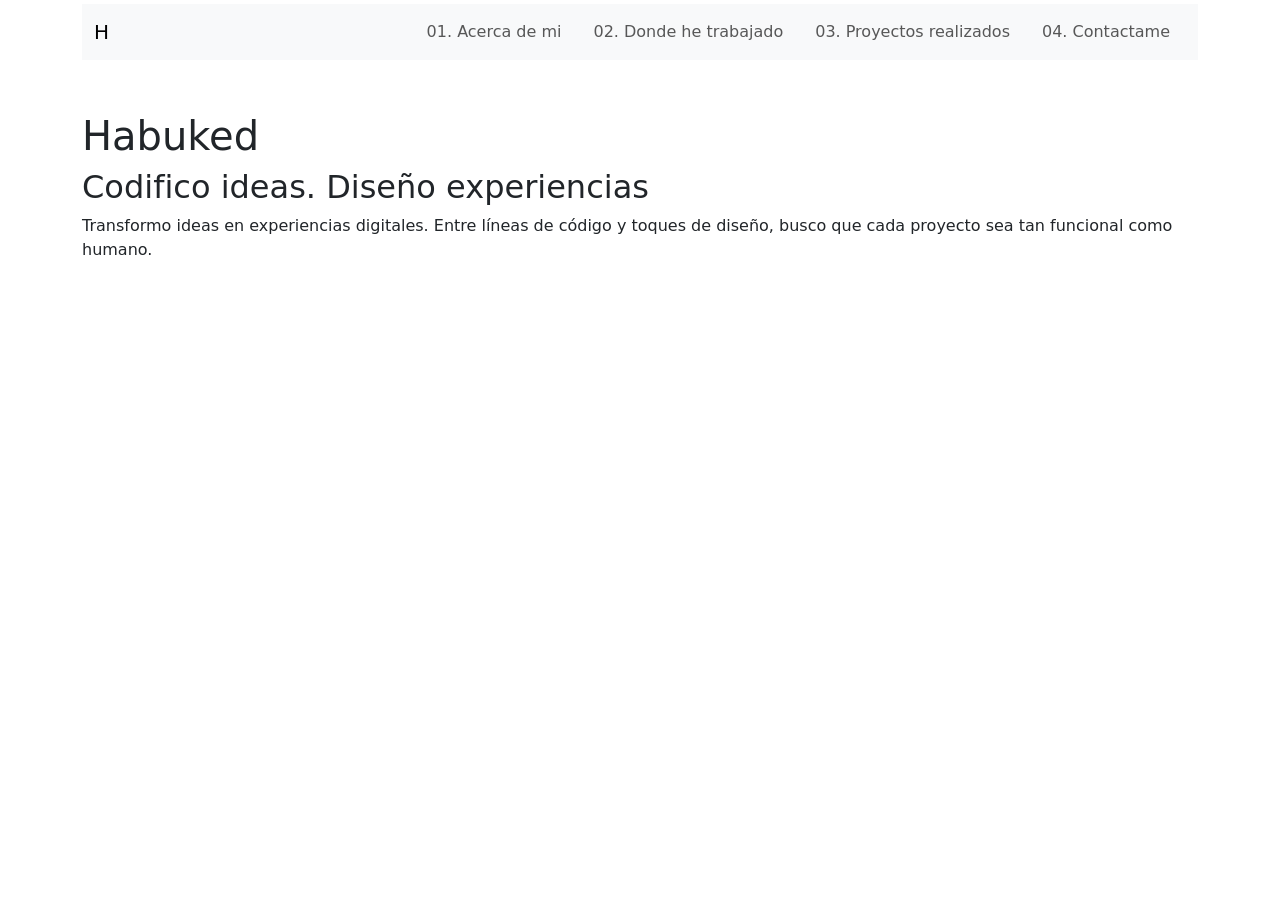
==== habuked/index.html @ 6b0121d3 "Update and rename index.html to habuked/index.html" ====
<!DOCTYPE html>
<html lang="es">
<head>
<meta charset="UTF-8">
<meta name="viewport" content="width=device-width, initial-scale=1.0">
<title>Habuked - Hardware & Software development</title>

<!-- BOOTSTRAP 5.3.8 CSS -->
<link href="https://cdn.jsdelivr.net/npm/bootstrap@5.3.8/dist/css/bootstrap.min.css" rel="stylesheet" crossorigin="anonymous">

<!-- CSS PERSONALIZADO -->
<link href="css/reset.css" rel="stylesheet" crossorigin="anonymous">
<link href="css/estilos.css" rel="stylesheet" crossorigin="anonymous">


<!-- GOOGLE FONTS :: Roboto -->
<link rel="preconnect" href="https://fonts.googleapis.com">
<link rel="preconnect" href="https://fonts.gstatic.com" crossorigin>
<link href="https://fonts.googleapis.com/css2?family=Nova+Mono&family=Roboto:ital,wght@0,100..900;1,100..900&display=swap" rel="stylesheet">

<link rel="stylesheet" href="https://fonts.googleapis.com/css2?family=Material+Symbols+Outlined:opsz,wght,FILL,GRAD@20..48,100..700,0..1,-50..200&icon_names=lunch_dining" />

</head>
<body>
    <section class="container-sm py-1">
        <nav class="navbar navbar-expand-lg navbar-light bg-light">
            <div class="container-fluid">
                <a class="navbar-brand" href="#">
                <div class="logo">H</div>
                </a>
                <button class="navbar-toggler" type="button" data-bs-toggle="collapse" data-bs-target="#navbarSupportedContent" 
                        aria-controls="navbarSupportedContent" aria-expanded="false" aria-label="Toggle navigation">
                <span class="material-symbols-outlined">
                    lunch_dining
                </span>
                </button>

                <div class="collapse navbar-collapse justify-content-end mt-4 mt-lg-0" id="navbarSupportedContent">
                    <ul class="navbar-nav">
                        <li class="nav-item">
                            <a class="nav-link mx-2" href="#">01. Acerca de mi</a>
                        </li>
                        <li class="nav-item">
                            <a class="nav-link mx-2" href="#">02. Donde he trabajado</a>
                        </li>  
                        <li class="nav-item">
                            <a class="nav-link mx-2" href="#">03. Proyectos realizados</a>
                        </li>
                        <li class="nav-item">
                            <a class="nav-link mx-2" href="#">04. Contactame</a>
                        </li>                     
                    </ul>
                </div>
            </div>
        </nav>
    </section>

    <main class="container-sm py-5">
        <h1 class="hado">Habuked</h1>
        <h2 class="subhado">Codifico ideas. Diseño experiencias</h2>
        <p>Transformo ideas en experiencias digitales. Entre líneas de código y toques de diseño, busco que cada proyecto sea tan funcional como humano.</p>
    </main>
  

<script src="https://cdn.jsdelivr.net/npm/bootstrap@5.3.8/dist/js/bootstrap.bundle.min.js" crossorigin="anonymous"></script>
</body>
</html>
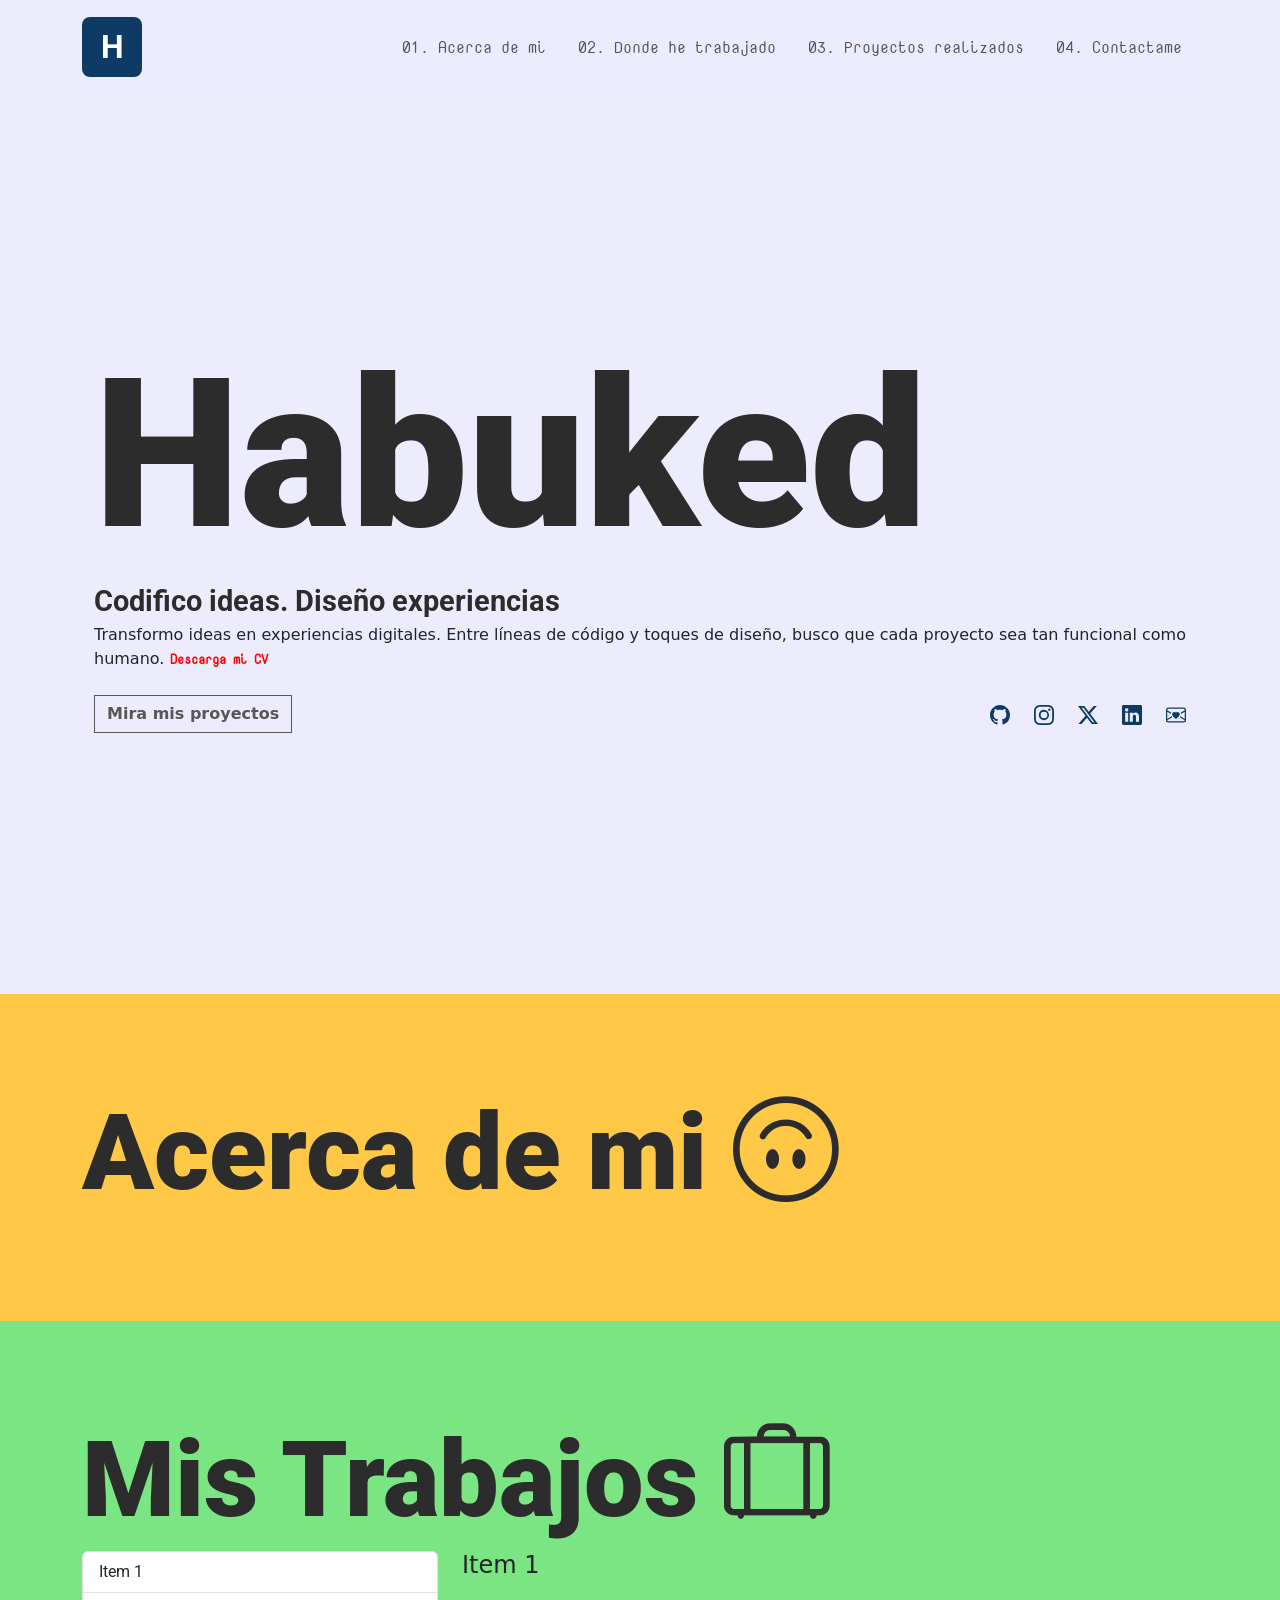
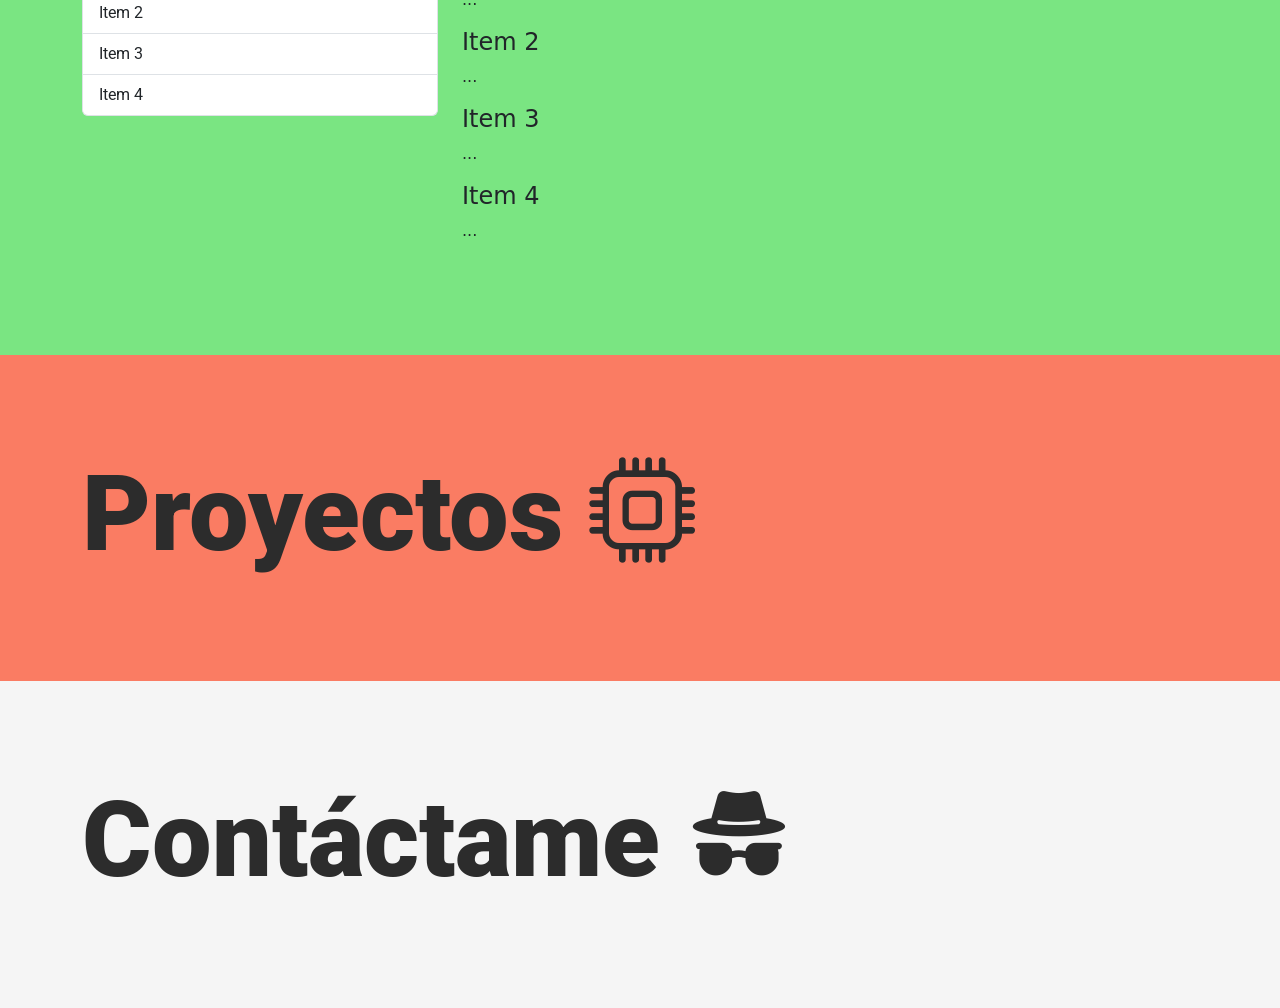
==== commit f55cf6c7: "Actualizaciones a la web" ====
--- a/habuked/index.html
+++ b/habuked/index.html
@@ -5,12 +5,16 @@
 <meta name="viewport" content="width=device-width, initial-scale=1.0">
 <title>Habuked - Hardware & Software development</title>
 
+<!-- CSS PERSONALIZADO -->
+<link href="css/reset.css" rel="stylesheet" crossorigin="anonymous">
+<link href="css/estilos.css" rel="stylesheet" crossorigin="anonymous">
+
+
 <!-- BOOTSTRAP 5.3.8 CSS -->
 <link href="https://cdn.jsdelivr.net/npm/bootstrap@5.3.8/dist/css/bootstrap.min.css" rel="stylesheet" crossorigin="anonymous">
 
-<!-- CSS PERSONALIZADO -->
-<link href="css/reset.css" rel="stylesheet" crossorigin="anonymous">
-<link href="css/estilos.css" rel="stylesheet" crossorigin="anonymous">
+<!-- BOOTSTRAP ICONS CSS -->
+<link rel="stylesheet" href="https://cdn.jsdelivr.net/npm/bootstrap-icons@1.13.1/font/bootstrap-icons.min.css">
 
 
 <!-- GOOGLE FONTS :: Roboto -->
@@ -22,9 +26,9 @@
 
 </head>
 <body>
-    <section class="container-sm py-1">
-        <nav class="navbar navbar-expand-lg navbar-light bg-light">
-            <div class="container-fluid">
+    <section class="container py-1">
+        <nav class="navbar navbar-expand-lg navbar-light bg-color">
+            <div class="px-0 container-fluid">
                 <a class="navbar-brand" href="#">
                 <div class="logo">H</div>
                 </a>
@@ -55,11 +59,104 @@
         </nav>
     </section>
 
-    <main class="container-sm py-5">
-        <h1 class="hado">Habuked</h1>
-        <h2 class="subhado">Codifico ideas. Diseño experiencias</h2>
-        <p>Transformo ideas en experiencias digitales. Entre líneas de código y toques de diseño, busco que cada proyecto sea tan funcional como humano.</p>
+    <main class="container p-4 d-flex flex-column justify-content-center vh-100">
+            <h1 class="hado p-0 m-0">Habuked</h1>
+            <p class="subhado p-0 m-0">Codifico ideas. Diseño experiencias</p>
+            <p class="text-justify p-0 m-0">
+                Transformo ideas en experiencias digitales. 
+                Entre líneas de código y toques de diseño, busco que cada proyecto 
+                sea tan funcional como humano. <a class="cv" href="#">Descarga mi CV</a>
+            </p>
+            <div class="my-4 d-flex flex-wrap align-items-center justify-content-between">
+                <a type="button" class="btn btn-outline-primary rounded-0" href="#">Mira mis proyectos</a>
+                <div class="d-flex align-items-center gap-3 gap-md-4">
+                    <a class="redes-sociales" href="https://github.com/Habuked">
+                        <svg xmlns="http://www.w3.org/2000/svg" width="16" height="16" fill="currentColor" class="bi bi-github" viewBox="0 0 16 16">
+                        <path d="M8 0C3.58 0 0 3.58 0 8c0 3.54 2.29 6.53 5.47 7.59.4.07.55-.17.55-.38 0-.19-.01-.82-.01-1.49-2.01.37-2.53-.49-2.69-.94-.09-.23-.48-.94-.82-1.13-.28-.15-.68-.52-.01-.53.63-.01 1.08.58 1.23.82.72 1.21 1.87.87 2.33.66.07-.52.28-.87.51-1.07-1.78-.2-3.64-.89-3.64-3.95 0-.87.31-1.59.82-2.15-.08-.2-.36-1.02.08-2.12 0 0 .67-.21 2.2.82.64-.18 1.32-.27 2-.27s1.36.09 2 .27c1.53-1.04 2.2-.82 2.2-.82.44 1.1.16 1.92.08 2.12.51.56.82 1.27.82 2.15 0 3.07-1.87 3.75-3.65 3.95.29.25.54.73.54 1.48 0 1.07-.01 1.93-.01 2.2 0 .21.15.46.55.38A8.01 8.01 0 0 0 16 8c0-4.42-3.58-8-8-8"/>
+                        </svg>
+                    </a>
+                    <a class="redes-sociales" href="https://www.instagram.com/habuked/">
+                        <svg xmlns="http://www.w3.org/2000/svg" width="16" height="16" fill="currentColor" class="bi bi-instagram" viewBox="0 0 16 16">
+                        <path d="M8 0C5.829 0 5.556.01 4.703.048 3.85.088 3.269.222 2.76.42a3.9 3.9 0 0 0-1.417.923A3.9 3.9 0 0 0 .42 2.76C.222 3.268.087 3.85.048 4.7.01 5.555 0 5.827 0 8.001c0 2.172.01 2.444.048 3.297.04.852.174 1.433.372 1.942.205.526.478.972.923 1.417.444.445.89.719 1.416.923.51.198 1.09.333 1.942.372C5.555 15.99 5.827 16 8 16s2.444-.01 3.298-.048c.851-.04 1.434-.174 1.943-.372a3.9 3.9 0 0 0 1.416-.923c.445-.445.718-.891.923-1.417.197-.509.332-1.09.372-1.942C15.99 10.445 16 10.173 16 8s-.01-2.445-.048-3.299c-.04-.851-.175-1.433-.372-1.941a3.9 3.9 0 0 0-.923-1.417A3.9 3.9 0 0 0 13.24.42c-.51-.198-1.092-.333-1.943-.372C10.443.01 10.172 0 7.998 0zm-.717 1.442h.718c2.136 0 2.389.007 3.232.046.78.035 1.204.166 1.486.275.373.145.64.319.92.599s.453.546.598.92c.11.281.24.705.275 1.485.039.843.047 1.096.047 3.231s-.008 2.389-.047 3.232c-.035.78-.166 1.203-.275 1.485a2.5 2.5 0 0 1-.599.919c-.28.28-.546.453-.92.598-.28.11-.704.24-1.485.276-.843.038-1.096.047-3.232.047s-2.39-.009-3.233-.047c-.78-.036-1.203-.166-1.485-.276a2.5 2.5 0 0 1-.92-.598 2.5 2.5 0 0 1-.6-.92c-.109-.281-.24-.705-.275-1.485-.038-.843-.046-1.096-.046-3.233s.008-2.388.046-3.231c.036-.78.166-1.204.276-1.486.145-.373.319-.64.599-.92s.546-.453.92-.598c.282-.11.705-.24 1.485-.276.738-.034 1.024-.044 2.515-.045zm4.988 1.328a.96.96 0 1 0 0 1.92.96.96 0 0 0 0-1.92m-4.27 1.122a4.109 4.109 0 1 0 0 8.217 4.109 4.109 0 0 0 0-8.217m0 1.441a2.667 2.667 0 1 1 0 5.334 2.667 2.667 0 0 1 0-5.334"/>
+                        </svg>
+                    </a>
+
+                    <a class="redes-sociales" href="https://twitter.com/Habuked">
+                        <svg xmlns="http://www.w3.org/2000/svg" width="16" height="16" fill="currentColor" class="bi bi-twitter-x" viewBox="0 0 16 16">
+                        <path d="M12.6.75h2.454l-5.36 6.142L16 15.25h-4.937l-3.867-5.07-4.425 5.07H.316l5.733-6.57L0 .75h5.063l3.495 4.633L12.601.75Zm-.86 13.028h1.36L4.323 2.145H2.865z"/>
+                        </svg>
+                    </a>
+
+                    <a class="redes-sociales" href="https://www.linkedin.com/in/javier-sanchez-3b4b7920a/">
+                        <svg xmlns="http://www.w3.org/2000/svg" width="16" height="16" fill="currentColor" class="bi bi-linkedin" viewBox="0 0 16 16">
+                        <path d="M0 1.146C0 .513.526 0 1.175 0h13.65C15.474 0 16 .513 16 1.146v13.708c0 .633-.526 1.146-1.175 1.146H1.175C.526 16 0 15.487 0 14.854zm4.943 12.248V6.169H2.542v7.225zm-1.2-8.212c.837 0 1.358-.554 1.358-1.248-.015-.709-.52-1.248-1.342-1.248S2.4 3.226 2.4 3.934c0 .694.521 1.248 1.327 1.248zm4.908 8.212V9.359c0-.216.016-.432.08-.586.173-.431.568-.878 1.232-.878.869 0 1.216.662 1.216 1.634v3.865h2.401V9.25c0-2.22-1.184-3.252-2.764-3.252-1.274 0-1.845.7-2.165 1.193v.025h-.016l.016-.025V6.169h-2.4c.03.678 0 7.225 0 7.225z"/>
+                        </svg>
+                    </a>
+
+                    <a class="redes-sociales" href="mailto:habuked@gmail.com">
+                        <svg xmlns="http://www.w3.org/2000/svg" width="16" height="16" fill="currentColor" class="bi bi-envelope-heart" viewBox="0 0 16 16">
+                        <path fill-rule="evenodd" d="M0 4a2 2 0 0 1 2-2h12a2 2 0 0 1 2 2v8a2 2 0 0 1-2 2H2a2 2 0 0 1-2-2zm2-1a1 1 0 0 0-1 1v.217l3.235 1.94a2.8 2.8 0 0 0-.233 1.027L1 5.384v5.721l3.453-2.124q.219.416.55.835l-3.97 2.443A1 1 0 0 0 2 13h12a1 1 0 0 0 .966-.741l-3.968-2.442q.33-.421.55-.836L15 11.105V5.383l-3.002 1.801a2.8 2.8 0 0 0-.233-1.026L15 4.217V4a1 1 0 0 0-1-1zm6 2.993c1.664-1.711 5.825 1.283 0 5.132-5.825-3.85-1.664-6.843 0-5.132"/>
+                        </svg>
+                    </a>
+
+                </div>
+            </div>
+            
     </main>
+
+
+
+    <section class="container-fluid py-5 bg-aboutme">
+        <div class="container py-5">
+            <h1 class="ken">Acerca de mi <span><i class="ken bi bi-emoji-smile-upside-down"></i></span></h1>
+        </div>
+    </section>
+
+    <section class="container-fluid py-5 bg-mywork">
+        <div class="container py-5">
+            <h1 class="ken">Mis Trabajos <span><i class="ken bi bi-suitcase-lg"></i></span></h1>
+            
+            <div class="row">
+                <div class="col-4">
+                    <div id="list-example" class="list-group">
+                    <a class="list-group-item list-group-item-action" href="#list-item-1">Item 1</a>
+                    <a class="list-group-item list-group-item-action" href="#list-item-2">Item 2</a>
+                    <a class="list-group-item list-group-item-action" href="#list-item-3">Item 3</a>
+                    <a class="list-group-item list-group-item-action" href="#list-item-4">Item 4</a>
+                    </div>
+                </div>
+                <div class="col-8">
+                    <div data-bs-spy="scroll" data-bs-target="#list-example" data-bs-smooth-scroll="true" class="scrollspy-example" tabindex="0">
+                    <h4 id="list-item-1">Item 1</h4>
+                    <p>...</p>
+                    <h4 id="list-item-2">Item 2</h4>
+                    <p>...</p>
+                    <h4 id="list-item-3">Item 3</h4>
+                    <p>...</p>
+                    <h4 id="list-item-4">Item 4</h4>
+                    <p>...</p>
+                    </div>
+                </div>
+            </div>
+
+
+        </div>
+    </section>
+
+    <section class="container-fluid py-5 bg-proyectos">
+        <div class="container py-5">
+            <h1 class="ken">Proyectos <span><i class="ken bi bi-cpu"></i></span></h1>
+            
+        </div>
+    </section>
+
+    <section class="container-fluid py-5 bg-contactame">
+        <div class="container py-5">
+            <h1 class="ken">Contáctame <span><i class="ken i bi-incognito"></i></span></h1>
+            
+        </div>
+    </section>
+  
   
 
 <script src="https://cdn.jsdelivr.net/npm/bootstrap@5.3.8/dist/js/bootstrap.bundle.min.js" crossorigin="anonymous"></script>
--- a/habuked/css/estilos.css
+++ b/habuked/css/estilos.css
@@ -0,0 +1,170 @@
+  
+@import url('https://fonts.googleapis.com/css2?family=Nova+Mono&family=Roboto:ital,wght@0,100..900;1,100..900&display=swap');
+
+
+
+
+body{
+     font-family: 'Roboto', sans-serif;
+     background-color: #bcbcfa47 !important;
+}
+
+a
+{
+  font-family: 'Roboto', sans-serif;
+}
+
+.cv
+{
+  color: #ff0000;
+  font-size: 0.8rem;
+  font-weight: 600;
+  font-family: Nova Mono, monospace;
+  text-decoration: none;
+}
+
+.cv:hover
+{
+  font-size: 1rem;
+  font-weight: 900;
+  font-family: Nova Mono, monospace;
+
+}
+
+.bg-color
+{
+  background-color: #ECECFE !important;
+}
+
+
+.redes-sociales svg {
+  width: 20px;
+  height: 20px;
+  max-width: 100%;
+  height: auto;
+  color:#0D3B66;  
+}
+
+.redes-sociales svg:hover {
+  color:red;
+  border:black
+}
+
+
+.btn-outline-primary 
+{
+  color: #575757 !important;
+  border-color: #575757  !important;
+  font-weight: 600 !important;
+
+  
+}
+
+.btn:hover
+{
+  background-color: #0D3B66 !important;
+  color: white !important;
+}
+
+
+.text-justify {
+  text-align: justify;
+}
+
+
+
+
+.container-fluid
+{
+    margin: 0;
+    padding: 0;
+}
+
+
+
+.nav-link{
+    font-family: Nova Mono, monospace;
+}
+
+.navbar-brand
+{
+    margin:0;
+    padding:0;
+}
+  /* Logo cuadrado responsive */
+.logo 
+{
+    background-color: #0D3B66;
+    display: flex;
+    justify-content: center;
+    align-items: center;
+    border-radius: 8px;
+    color: white;
+    font-weight: bold;
+    aspect-ratio: 1 / 1; /* Mantener cuadrado */
+    width: 60px;          /* tamaño base para escritorio */
+    font-size: 2rem;
+}
+
+.hado{
+    font-family: 'Roboto', sans-serif;
+    
+    font-size: clamp(5rem, 15vw + 1rem, 20rem);
+    font-weight: 900;
+    color:#2C2C2C;
+ }
+
+ .ken{
+    font-family: 'Roboto', sans-serif;
+    
+    font-size: clamp(3rem, 7vw + 1rem, 7rem);
+    font-weight: 900;
+    color:#2C2C2C;
+ }
+
+.subhado{
+    font-family: 'Roboto', sans-serif;
+    font-size: clamp(0.5rem, 1vw + 1rem, 3rem);
+    font-weight: 700;
+    color:#2C2C2C;
+    margin-bottom: 1rem;
+}
+
+@media (max-width: 768px) 
+{
+    .logo 
+    {
+      width: 50px;
+      font-size: 1.5rem;
+    }
+  }
+
+@media (max-width: 480px) 
+{
+    .logo 
+    {
+      width: 40px;
+      font-size: 1.2rem;
+    }
+  }
+
+
+.bg-aboutme
+{
+  background-color: #FFC947;
+}
+
+.bg-mywork
+{
+  background-color: #7AE582;
+}
+
+.bg-proyectos
+{
+  background-color: #fa7c63;
+}
+
+.bg-contactame
+{
+  background-color: #F5F5F5;
+}
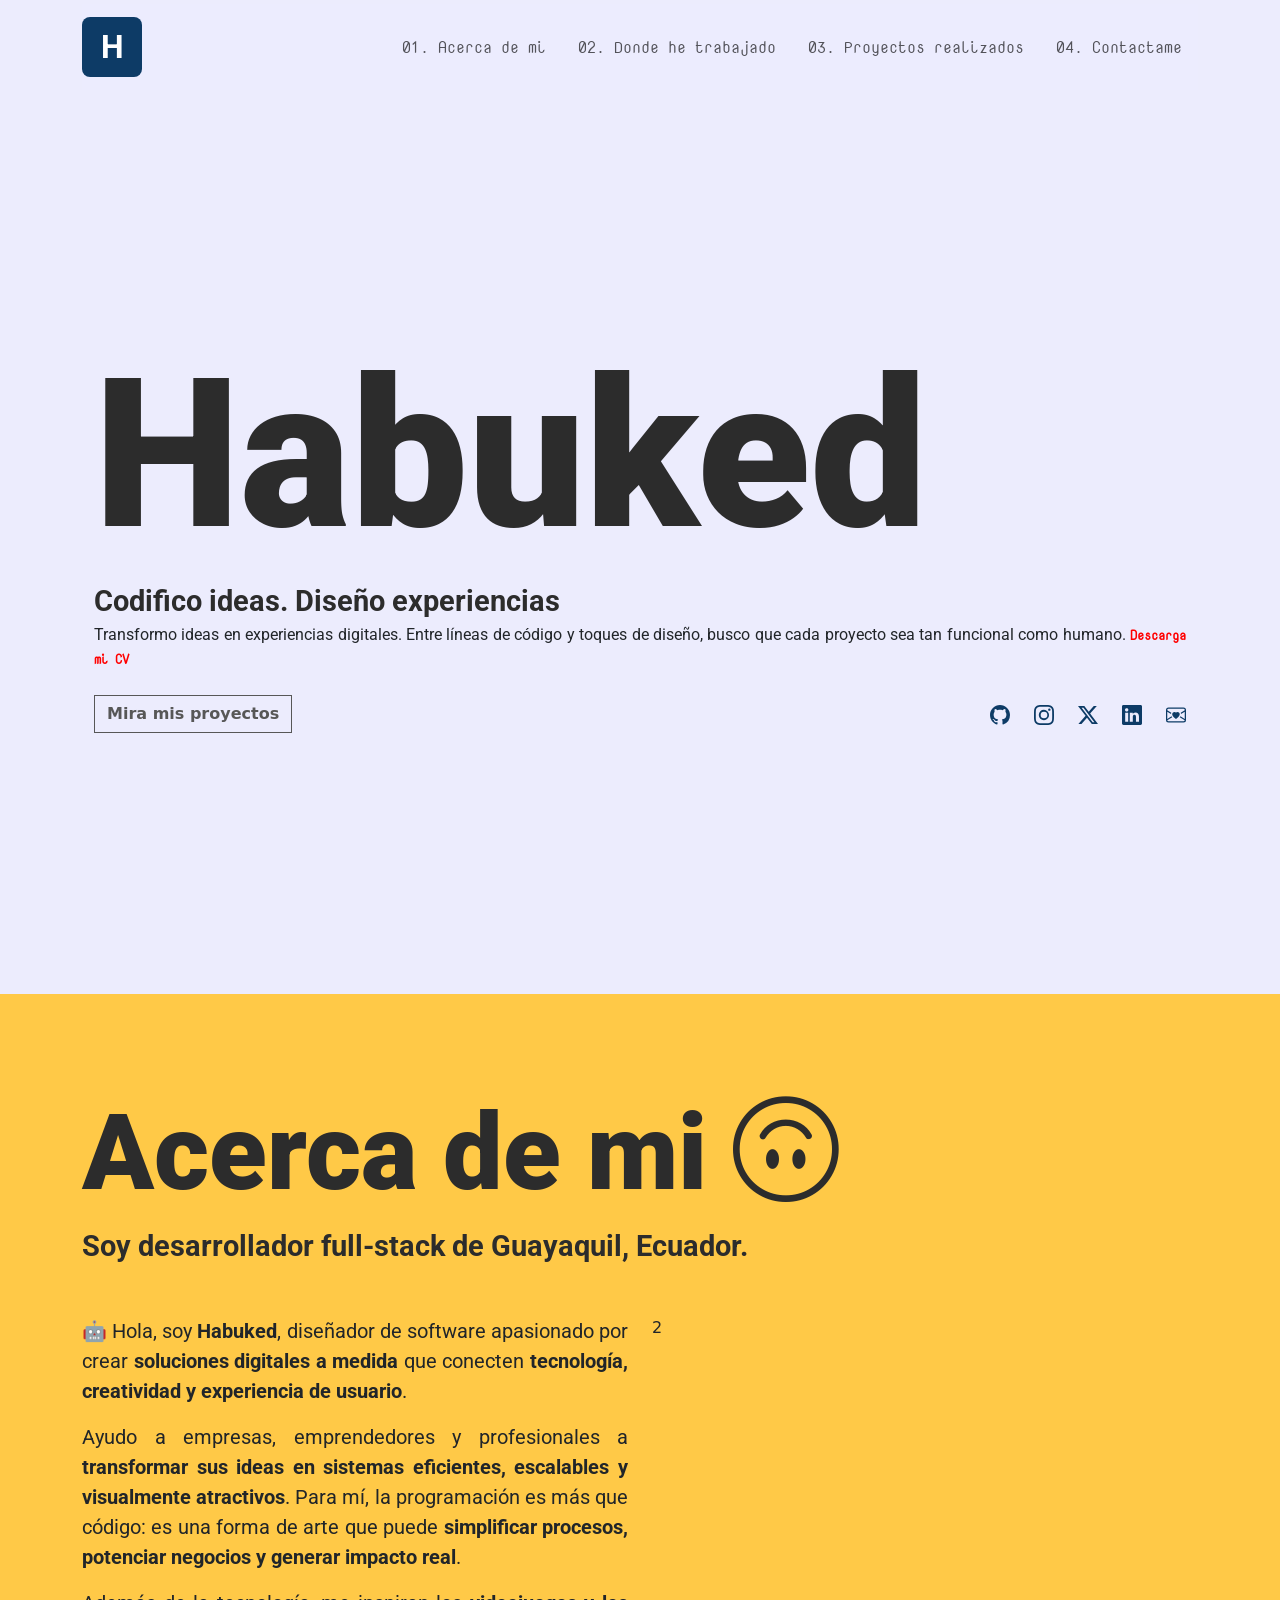
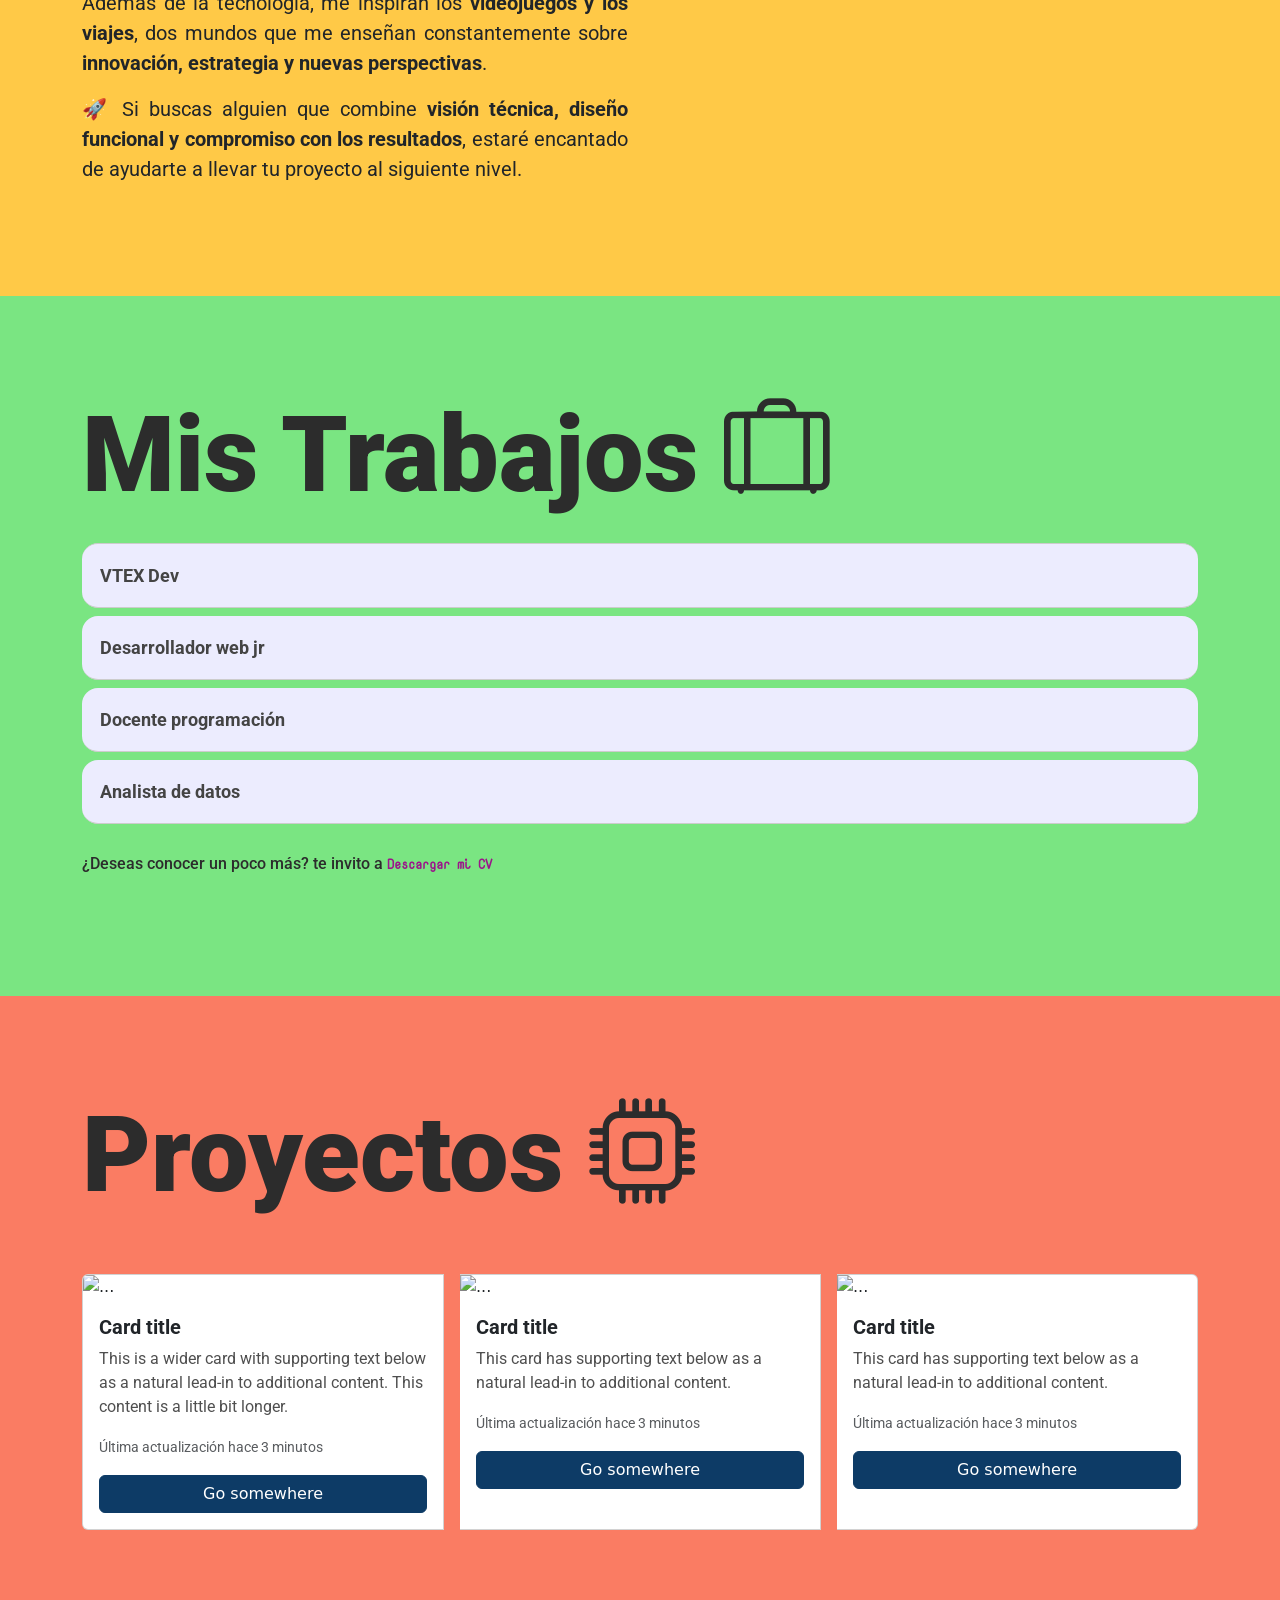
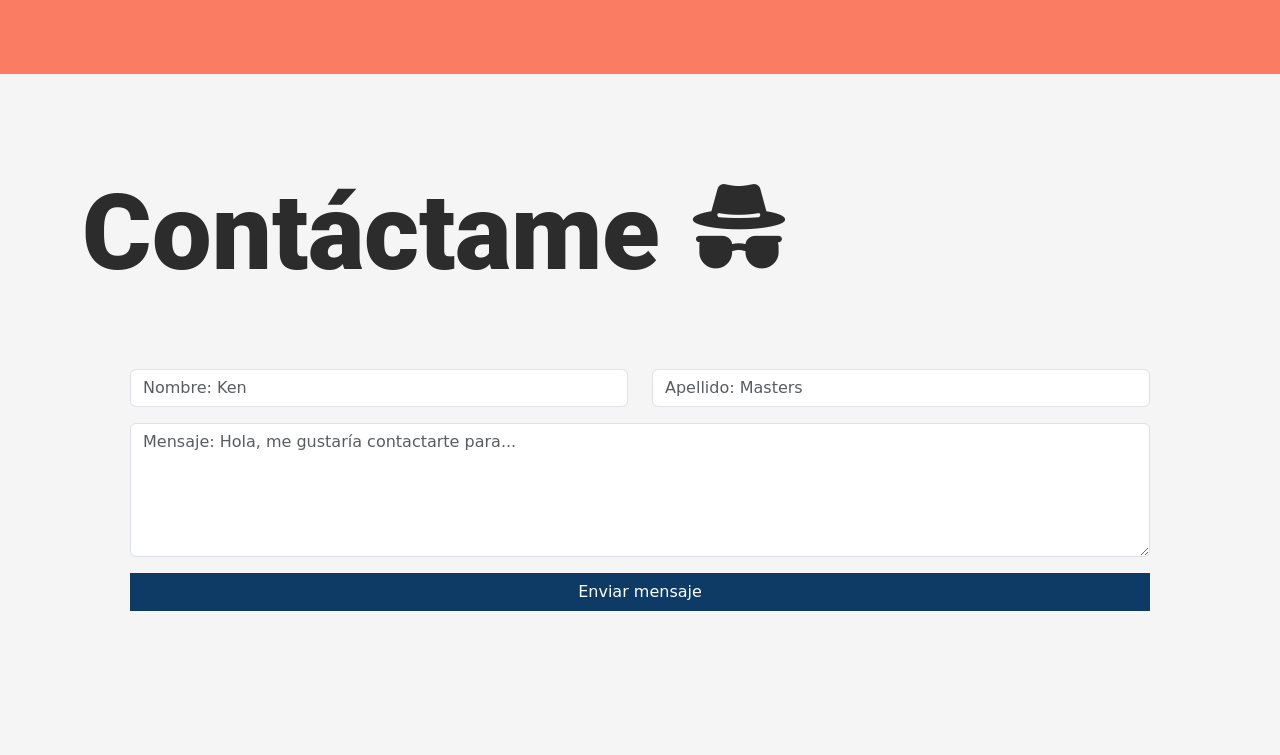
==== commit 20c70eb9: "Nuevos cambios" ====
--- a/habuked/index.html
+++ b/habuked/index.html
@@ -8,6 +8,7 @@
 <!-- CSS PERSONALIZADO -->
 <link href="css/reset.css" rel="stylesheet" crossorigin="anonymous">
 <link href="css/estilos.css" rel="stylesheet" crossorigin="anonymous">
+<link href="css/acordeon.css" rel="stylesheet" crossorigin="anonymous">
 
 
 <!-- BOOTSTRAP 5.3.8 CSS -->
@@ -42,16 +43,16 @@
                 <div class="collapse navbar-collapse justify-content-end mt-4 mt-lg-0" id="navbarSupportedContent">
                     <ul class="navbar-nav">
                         <li class="nav-item">
-                            <a class="nav-link mx-2" href="#">01. Acerca de mi</a>
+                            <a class="nav-link mx-2" href="#acerca-de-mi">01. Acerca de mi</a>
                         </li>
                         <li class="nav-item">
-                            <a class="nav-link mx-2" href="#">02. Donde he trabajado</a>
+                            <a class="nav-link mx-2" href="#mywork">02. Donde he trabajado</a>
                         </li>  
                         <li class="nav-item">
-                            <a class="nav-link mx-2" href="#">03. Proyectos realizados</a>
+                            <a class="nav-link mx-2" href="#proyectos">03. Proyectos realizados</a>
                         </li>
                         <li class="nav-item">
-                            <a class="nav-link mx-2" href="#">04. Contactame</a>
+                            <a class="nav-link mx-2" href="#contactame">04. Contactame</a>
                         </li>                     
                     </ul>
                 </div>
@@ -59,7 +60,8 @@
         </nav>
     </section>
 
-    <main class="container p-4 d-flex flex-column justify-content-center vh-100">
+    <!-- INCIO -->
+    <main class="container px-4 d-flex flex-column justify-content-center vh-100">
             <h1 class="hado p-0 m-0">Habuked</h1>
             <p class="subhado p-0 m-0">Codifico ideas. Diseño experiencias</p>
             <p class="text-justify p-0 m-0">
@@ -69,31 +71,31 @@
             </p>
             <div class="my-4 d-flex flex-wrap align-items-center justify-content-between">
                 <a type="button" class="btn btn-outline-primary rounded-0" href="#">Mira mis proyectos</a>
-                <div class="d-flex align-items-center gap-3 gap-md-4">
-                    <a class="redes-sociales" href="https://github.com/Habuked">
+                <div class="pt-3 pt-sm-0 d-flex align-items-center gap-3 gap-md-4">
+                    <a class="redes-sociales" href="https://github.com/Habuked" aria-label="ir al github/habuked">
                         <svg xmlns="http://www.w3.org/2000/svg" width="16" height="16" fill="currentColor" class="bi bi-github" viewBox="0 0 16 16">
                         <path d="M8 0C3.58 0 0 3.58 0 8c0 3.54 2.29 6.53 5.47 7.59.4.07.55-.17.55-.38 0-.19-.01-.82-.01-1.49-2.01.37-2.53-.49-2.69-.94-.09-.23-.48-.94-.82-1.13-.28-.15-.68-.52-.01-.53.63-.01 1.08.58 1.23.82.72 1.21 1.87.87 2.33.66.07-.52.28-.87.51-1.07-1.78-.2-3.64-.89-3.64-3.95 0-.87.31-1.59.82-2.15-.08-.2-.36-1.02.08-2.12 0 0 .67-.21 2.2.82.64-.18 1.32-.27 2-.27s1.36.09 2 .27c1.53-1.04 2.2-.82 2.2-.82.44 1.1.16 1.92.08 2.12.51.56.82 1.27.82 2.15 0 3.07-1.87 3.75-3.65 3.95.29.25.54.73.54 1.48 0 1.07-.01 1.93-.01 2.2 0 .21.15.46.55.38A8.01 8.01 0 0 0 16 8c0-4.42-3.58-8-8-8"/>
                         </svg>
                     </a>
-                    <a class="redes-sociales" href="https://www.instagram.com/habuked/">
+                    <a class="redes-sociales" href="https://www.instagram.com/habuked/" aria-label="ir al instagram/habuked">
                         <svg xmlns="http://www.w3.org/2000/svg" width="16" height="16" fill="currentColor" class="bi bi-instagram" viewBox="0 0 16 16">
                         <path d="M8 0C5.829 0 5.556.01 4.703.048 3.85.088 3.269.222 2.76.42a3.9 3.9 0 0 0-1.417.923A3.9 3.9 0 0 0 .42 2.76C.222 3.268.087 3.85.048 4.7.01 5.555 0 5.827 0 8.001c0 2.172.01 2.444.048 3.297.04.852.174 1.433.372 1.942.205.526.478.972.923 1.417.444.445.89.719 1.416.923.51.198 1.09.333 1.942.372C5.555 15.99 5.827 16 8 16s2.444-.01 3.298-.048c.851-.04 1.434-.174 1.943-.372a3.9 3.9 0 0 0 1.416-.923c.445-.445.718-.891.923-1.417.197-.509.332-1.09.372-1.942C15.99 10.445 16 10.173 16 8s-.01-2.445-.048-3.299c-.04-.851-.175-1.433-.372-1.941a3.9 3.9 0 0 0-.923-1.417A3.9 3.9 0 0 0 13.24.42c-.51-.198-1.092-.333-1.943-.372C10.443.01 10.172 0 7.998 0zm-.717 1.442h.718c2.136 0 2.389.007 3.232.046.78.035 1.204.166 1.486.275.373.145.64.319.92.599s.453.546.598.92c.11.281.24.705.275 1.485.039.843.047 1.096.047 3.231s-.008 2.389-.047 3.232c-.035.78-.166 1.203-.275 1.485a2.5 2.5 0 0 1-.599.919c-.28.28-.546.453-.92.598-.28.11-.704.24-1.485.276-.843.038-1.096.047-3.232.047s-2.39-.009-3.233-.047c-.78-.036-1.203-.166-1.485-.276a2.5 2.5 0 0 1-.92-.598 2.5 2.5 0 0 1-.6-.92c-.109-.281-.24-.705-.275-1.485-.038-.843-.046-1.096-.046-3.233s.008-2.388.046-3.231c.036-.78.166-1.204.276-1.486.145-.373.319-.64.599-.92s.546-.453.92-.598c.282-.11.705-.24 1.485-.276.738-.034 1.024-.044 2.515-.045zm4.988 1.328a.96.96 0 1 0 0 1.92.96.96 0 0 0 0-1.92m-4.27 1.122a4.109 4.109 0 1 0 0 8.217 4.109 4.109 0 0 0 0-8.217m0 1.441a2.667 2.667 0 1 1 0 5.334 2.667 2.667 0 0 1 0-5.334"/>
                         </svg>
                     </a>
 
-                    <a class="redes-sociales" href="https://twitter.com/Habuked">
+                    <a class="redes-sociales" href="https://twitter.com/Habuked" aria-label="ir al twitter/habuked">
                         <svg xmlns="http://www.w3.org/2000/svg" width="16" height="16" fill="currentColor" class="bi bi-twitter-x" viewBox="0 0 16 16">
                         <path d="M12.6.75h2.454l-5.36 6.142L16 15.25h-4.937l-3.867-5.07-4.425 5.07H.316l5.733-6.57L0 .75h5.063l3.495 4.633L12.601.75Zm-.86 13.028h1.36L4.323 2.145H2.865z"/>
                         </svg>
                     </a>
 
-                    <a class="redes-sociales" href="https://www.linkedin.com/in/javier-sanchez-3b4b7920a/">
+                    <a class="redes-sociales" href="https://www.linkedin.com/in/javier-sanchez-3b4b7920a/" aria-label="ir al linkedin/habuked">
                         <svg xmlns="http://www.w3.org/2000/svg" width="16" height="16" fill="currentColor" class="bi bi-linkedin" viewBox="0 0 16 16">
                         <path d="M0 1.146C0 .513.526 0 1.175 0h13.65C15.474 0 16 .513 16 1.146v13.708c0 .633-.526 1.146-1.175 1.146H1.175C.526 16 0 15.487 0 14.854zm4.943 12.248V6.169H2.542v7.225zm-1.2-8.212c.837 0 1.358-.554 1.358-1.248-.015-.709-.52-1.248-1.342-1.248S2.4 3.226 2.4 3.934c0 .694.521 1.248 1.327 1.248zm4.908 8.212V9.359c0-.216.016-.432.08-.586.173-.431.568-.878 1.232-.878.869 0 1.216.662 1.216 1.634v3.865h2.401V9.25c0-2.22-1.184-3.252-2.764-3.252-1.274 0-1.845.7-2.165 1.193v.025h-.016l.016-.025V6.169h-2.4c.03.678 0 7.225 0 7.225z"/>
                         </svg>
                     </a>
 
-                    <a class="redes-sociales" href="mailto:habuked@gmail.com">
+                    <a class="redes-sociales" href="mailto:habuked@gmail.com" aria-label="enviar correo a habuked">
                         <svg xmlns="http://www.w3.org/2000/svg" width="16" height="16" fill="currentColor" class="bi bi-envelope-heart" viewBox="0 0 16 16">
                         <path fill-rule="evenodd" d="M0 4a2 2 0 0 1 2-2h12a2 2 0 0 1 2 2v8a2 2 0 0 1-2 2H2a2 2 0 0 1-2-2zm2-1a1 1 0 0 0-1 1v.217l3.235 1.94a2.8 2.8 0 0 0-.233 1.027L1 5.384v5.721l3.453-2.124q.219.416.55.835l-3.97 2.443A1 1 0 0 0 2 13h12a1 1 0 0 0 .966-.741l-3.968-2.442q.33-.421.55-.836L15 11.105V5.383l-3.002 1.801a2.8 2.8 0 0 0-.233-1.026L15 4.217V4a1 1 0 0 0-1-1zm6 2.993c1.664-1.711 5.825 1.283 0 5.132-5.825-3.85-1.664-6.843 0-5.132"/>
                         </svg>
@@ -104,61 +106,170 @@
             
     </main>
 
-
-
-    <section class="container-fluid py-5 bg-aboutme">
+    <!-- ACERCA DE MI -->
+    <section class="container-fluid py-5 bg-aboutme"  id="acerca-de-mi">
         <div class="container py-5">
             <h1 class="ken">Acerca de mi <span><i class="ken bi bi-emoji-smile-upside-down"></i></span></h1>
-        </div>
-    </section>
-
-    <section class="container-fluid py-5 bg-mywork">
+            <p class="mb-5 subhado">Soy desarrollador full-stack de Guayaquil, Ecuador.</p>
+            
+            <div class="row">
+                <div class="col-md-6">
+                    <p class="text-justify fs-5">
+                        🤖 Hola, soy <span class="fw-bold">Habuked</span>, diseñador de software apasionado por crear <span class="fw-bold">soluciones digitales a medida</span> que conecten <span class="fw-bold">tecnología, creatividad y experiencia de usuario</span>. 
+                    </p>
+                    <p class="text-justify fs-5">
+                        Ayudo a empresas, emprendedores y profesionales a <span class="fw-bold">transformar sus ideas en sistemas eficientes, escalables y visualmente atractivos</span>. Para mí, la programación es más que código: es una forma de arte que puede <span class="fw-bold">simplificar procesos, potenciar negocios y generar impacto real</span>.
+                    </p>
+                    <p class="text-justify fs-5">
+                       Además de la tecnología, me inspiran los <span class="fw-bold">videojuegos y los viajes</span>, dos mundos que me enseñan constantemente sobre <span class="fw-bold">innovación, estrategia y nuevas perspectivas</span>.
+                    </p>
+                     <p class="text-justify fs-5">
+                      🚀 Si buscas alguien que combine <span class="fw-bold">visión técnica, diseño funcional y compromiso con los resultados</span>, estaré encantado de ayudarte a llevar tu proyecto al siguiente nivel.
+                    </p>
+                       
+                </div>
+                <div class="col-md-6">
+                    2
+                </div>
+            </div>
+        </div>
+    </section>
+
+    <!-- MIS TRABAJOS -->
+    <section class="container-fluid py-5 bg-mywork" id="mywork">
         <div class="container py-5">
             <h1 class="ken">Mis Trabajos <span><i class="ken bi bi-suitcase-lg"></i></span></h1>
             
-            <div class="row">
-                <div class="col-4">
-                    <div id="list-example" class="list-group">
-                    <a class="list-group-item list-group-item-action" href="#list-item-1">Item 1</a>
-                    <a class="list-group-item list-group-item-action" href="#list-item-2">Item 2</a>
-                    <a class="list-group-item list-group-item-action" href="#list-item-3">Item 3</a>
-                    <a class="list-group-item list-group-item-action" href="#list-item-4">Item 4</a>
-                    </div>
-                </div>
-                <div class="col-8">
-                    <div data-bs-spy="scroll" data-bs-target="#list-example" data-bs-smooth-scroll="true" class="scrollspy-example" tabindex="0">
-                    <h4 id="list-item-1">Item 1</h4>
-                    <p>...</p>
-                    <h4 id="list-item-2">Item 2</h4>
-                    <p>...</p>
-                    <h4 id="list-item-3">Item 3</h4>
-                    <p>...</p>
-                    <h4 id="list-item-4">Item 4</h4>
-                    <p>...</p>
-                    </div>
-                </div>
-            </div>
-
-
-        </div>
-    </section>
-
-    <section class="container-fluid py-5 bg-proyectos">
+            <div class="acordeon">
+                <button class="acordeon-titulo rounded-4 my-1">VTEX Dev</button>
+                <div class="acordeon-contenido rounded-4">
+
+                    <div class="fw-bold mt-3">Muebles el bosque</div>
+                    <ul>
+                        <li class="pt-2 m-0">Desarrollo y mantenimiento de sitios web tempo.com y bosque.com.ec</li>
+                        <li class="m-0">Implementación de API’s y automatizaciones con Jelou.</li>
+                        <li class="m-0">ERP mantenimiento del sistema y nuevas implementaciones.</li>
+                        <li class="m-0">Administración del CMS ecommerce VTEX IO y VTEX Legacy.</li>
+                        <li class="m-0">Funciones de HELPDESK.</li>
+                    </ul>
+                </div>
+
+                <button class="acordeon-titulo rounded-4 my-1">Desarrollador web jr</button>
+                <div class="acordeon-contenido rounded-4">
+
+                    <div class="fw-bold mt-3">Aoradigital</div>
+                    <ul>
+                        <li class="pt-2 m-0">Desarrollo y mantenimiento de sitios web responsivos.</li>
+                        <li class="m-0">Refactorización de código para mejorar la performance (reducción de tiempos de carga hasta un 30%).</li>
+                        <li class="m-0">Implementación de buenas prácticas de SEO técnico y accesibilidad (WAI-ARIA).</li>
+                        <li class="m-0">Integración de assets visuales y campañas de marketing digital en colaboración con UX/UI y marketing.</li>
+                    </ul>
+                </div>
+
+                <button class="acordeon-titulo rounded-4 my-1">Docente programación</button>
+                <div class="acordeon-contenido rounded-4">
+
+                    <div class="fw-bold mt-3">Rocket tech school</div>
+                    <ul>
+                        <li class="pt-2 m-0">Enseñanza de fundamentos de programación a estudiantes entre 8 y 18 años (bilingüe: español e inglés).</li>
+                        <li class="m-0">Diseño y ejecución de actividades didácticas basadas en proyectos (ABP).</li>
+                        <li class="m-0">Organización de hackatones, talleres y ferias tecnológicas escolares.</li>
+                        <li class="m-0">-	Implementación de clases remotas y seguimiento pedagógico a través de plataformas digitales.</li>
+                    </ul>
+                </div>
+
+                <button class="acordeon-titulo rounded-4 my-1">Analista de datos</button>
+                <div class="acordeon-contenido rounded-4">
+
+                    <div class="fw-bold mt-3">Claro Conecel S.A</div>
+                    <ul>
+                        <li class="pt-2 m-0">Desarrollo de dashboards interactivos para análisis de KPIs comerciales y de operaciones.</li>
+                        <li class="m-0">Refactorización de código para mejorar la performance (reducción de tiempos de carga hasta un 30%).</li>
+                        <li class="m-0">Implementación de buenas prácticas de SEO técnico y accesibilidad (WAI-ARIA).</li>
+                        <li class="m-0">Integración de assets visuales y campañas de marketing digital en colaboración con UX/UI y marketing.</li>
+                    </ul>
+                </div>
+            </div>
+
+             <p class="my-4 conocer-un-poco-mas">¿Deseas conocer un poco más? te invito a <a class="cv2" href="#">Descargar mi CV</a></p>
+
+        </div>
+    </section>
+
+    <!-- MIS PROYECTOS -->
+    <section class="container-fluid py-5 bg-proyectos" id="proyectos">
         <div class="container py-5">
             <h1 class="ken">Proyectos <span><i class="ken bi bi-cpu"></i></span></h1>
             
-        </div>
-    </section>
-
-    <section class="container-fluid py-5 bg-contactame">
+            <div class="py-5 card-group gap-3">
+                <div class="card">
+                    <img src="https://picsum.photos/id/3/100/100" class="card-img-top" alt="..." />
+                    <div class="card-body">
+                        <h5 class="card-title">Card title</h5>
+                        <p class="card-text">This is a wider card with supporting text below as a natural lead-in to additional content. This content is a little bit longer.</p>
+                        <p class="card-text"><small class="text-body-secondary">Última actualización hace 3 minutos</small></p>
+                         <a href="#" class="btn btn-primary w-100">Go somewhere</a>
+                    </div>
+                </div>
+                <div class="card">
+                    <img src="https://picsum.photos/id/9/100/100"  class="card-img-top" alt="..." />
+                    <div class="card-body">
+                        <h5 class="card-title">Card title</h5>
+                        <p class="card-text">This card has supporting text below as a natural lead-in to additional content.</p>
+                        <p class="card-text"><small class="text-body-secondary">Última actualización hace 3 minutos</small></p>
+                         <a href="#" class="btn btn-primary w-100">Go somewhere</a>
+                    </div>
+                </div>
+
+                <div class="card">
+                    <img src="https://picsum.photos/id/9/100/100"  class="card-img-top" alt="..." />
+                    <div class="card-body">
+                        <h5 class="card-title">Card title</h5>
+                        <p class="card-text">This card has supporting text below as a natural lead-in to additional content.</p>
+                        <p class="card-text"><small class="text-body-secondary">Última actualización hace 3 minutos</small></p>
+                        <a href="#" class="btn btn-primary w-100">Go somewhere</a>
+                    </div>
+                </div>
+              
+            </div>
+
+        </div>
+    </section>
+
+    <!-- CONTACTAME -->
+    <section class="container-fluid py-5 bg-contactame" id="contactame">
         <div class="container py-5">
             <h1 class="ken">Contáctame <span><i class="ken i bi-incognito"></i></span></h1>
             
+            <div class="container mx-auto px-5 py-5">
+                <form>
+                    <div class="row">
+                        <div class="col-md-6 pb-2 py-md-3">
+                            <input type="text" class="form-control" placeholder="Nombre: Ken">
+                        </div>
+                        <div class="col-md-6 py-md-3">
+                            <input type="text" class="form-control" placeholder="Apellido: Masters">
+                        </div>
+                        <div class="my-3 my-md-0 mb-md-3">
+                           <textarea 
+                           class="form-control text-align-left" 
+                           id="exampleFormControlTextarea1" 
+                           rows="5"
+                           placeholder="Mensaje: Hola, me gustaría contactarte para..."
+                           ></textarea>
+                        </div>
+                    </div>
+                    <div class="d-flex justify-content-center">
+                        <button type="submit" class="btn w-100 btn-primary rounded-0">Enviar mensaje</button>
+                    </div>
+                </form>
+            </div>
         </div>
     </section>
   
   
 
 <script src="https://cdn.jsdelivr.net/npm/bootstrap@5.3.8/dist/js/bootstrap.bundle.min.js" crossorigin="anonymous"></script>
+<script src="scripts/acordeon.js"></script>
 </body>
 </html>
--- a/habuked/css/estilos.css
+++ b/habuked/css/estilos.css
@@ -14,6 +14,10 @@
   font-family: 'Roboto', sans-serif;
 }
 
+p{
+  font-family: 'Roboto', sans-serif;
+}
+
 .cv
 {
   color: #ff0000;
@@ -23,6 +27,16 @@
   text-decoration: none;
 }
 
+.cv2
+{
+  color: #9b158a;
+  font-size: 0.8rem;
+  font-weight: 600;
+  font-family: Nova Mono, monospace;
+  text-decoration: none;
+}
+
+
 .cv:hover
 {
   font-size: 1rem;
@@ -30,6 +44,15 @@
   font-family: Nova Mono, monospace;
 
 }
+
+.cv2:hover
+{
+  font-size: 1rem;
+  font-weight: 900;
+  font-family: Nova Mono, monospace;
+
+}
+
 
 .bg-color
 {
@@ -72,14 +95,11 @@
 }
 
 
-
-
 .container-fluid
 {
     margin: 0;
     padding: 0;
 }
-
 
 
 .nav-link{
@@ -109,12 +129,12 @@
 .hado{
     font-family: 'Roboto', sans-serif;
     
-    font-size: clamp(5rem, 15vw + 1rem, 20rem);
+    font-size: clamp(4rem, 15vw + 1rem, 15rem);
     font-weight: 900;
     color:#2C2C2C;
  }
 
- .ken{
+.ken{
     font-family: 'Roboto', sans-serif;
     
     font-size: clamp(3rem, 7vw + 1rem, 7rem);
@@ -129,6 +149,16 @@
     color:#2C2C2C;
     margin-bottom: 1rem;
 }
+
+.conocer-un-poco-mas
+{
+    font-family: 'Roboto', sans-serif;
+    font-size: 1rem;
+    font-weight: 500;
+    color:#2C2C2C;
+    
+}
+
 
 @media (max-width: 768px) 
 {
@@ -146,7 +176,7 @@
       width: 40px;
       font-size: 1.2rem;
     }
-  }
+}
 
 
 .bg-aboutme
@@ -167,4 +197,29 @@
 .bg-contactame
 {
   background-color: #F5F5F5;
+}
+
+/* Card estilos */
+.card-title
+{
+    font-family: 'Roboto', sans-serif;
+    font-weight: bold;
+    color: #2C2C2C;
+}
+
+.card-text{
+    font-family: 'Roboto', sans-serif;
+    color: #4F4F4F;
+}
+
+.btn-primary
+{
+    background-color: #0D3B66 !important; 
+    border-color: #0D3B66 !important;
+}
+
+.btn:hover
+{
+    background-color: #07509E !important; 
+    border-color: #07509E !important;
 }
--- a/habuked/css/acordeon.css
+++ b/habuked/css/acordeon.css
@@ -0,0 +1,62 @@
+.acordeon {
+    width: 100%;
+    margin-top: 20px;
+}
+
+
+.acordeon-titulo {
+    font-family: 'Roboto', sans-serif;
+    background-color: #ECECFE   ;
+    color: #444;
+    cursor: pointer;
+    padding: 18px;
+    width: 100%;
+    text-align: left;
+    border: none;
+    outline: none;
+    transition: 0.4s;
+    font-size: 18px;
+    font-weight: bold;
+    border-bottom: 1px solid #ccc;
+}
+
+
+.acordeon-titulo:hover {
+    background-color:#2C2C2C;
+    color: white;
+}
+
+.acordeon-contenido {
+    padding: 0 18px;
+    background-color: white;
+    max-height: 0; 
+    overflow: hidden; 
+    transition: max-height 0.2s ease-out; 
+}
+
+.acordeon-contenido p
+{
+    margin-top: 1rem;
+    margin-bottom: 1rem;
+}
+
+
+.acordeon-titulo:first-of-type {
+    border-top: 1px solid #ccc;
+}
+
+
+.acordeon-contenido ul {
+    list-style-type: square; 
+    padding: 0;           
+    margin: 1rem;            
+}
+
+
+.acordeon-contenido li {
+    margin-bottom: 20px; 
+}
+
+.acordeon-contenido li li {
+    list-style-type: none;
+}
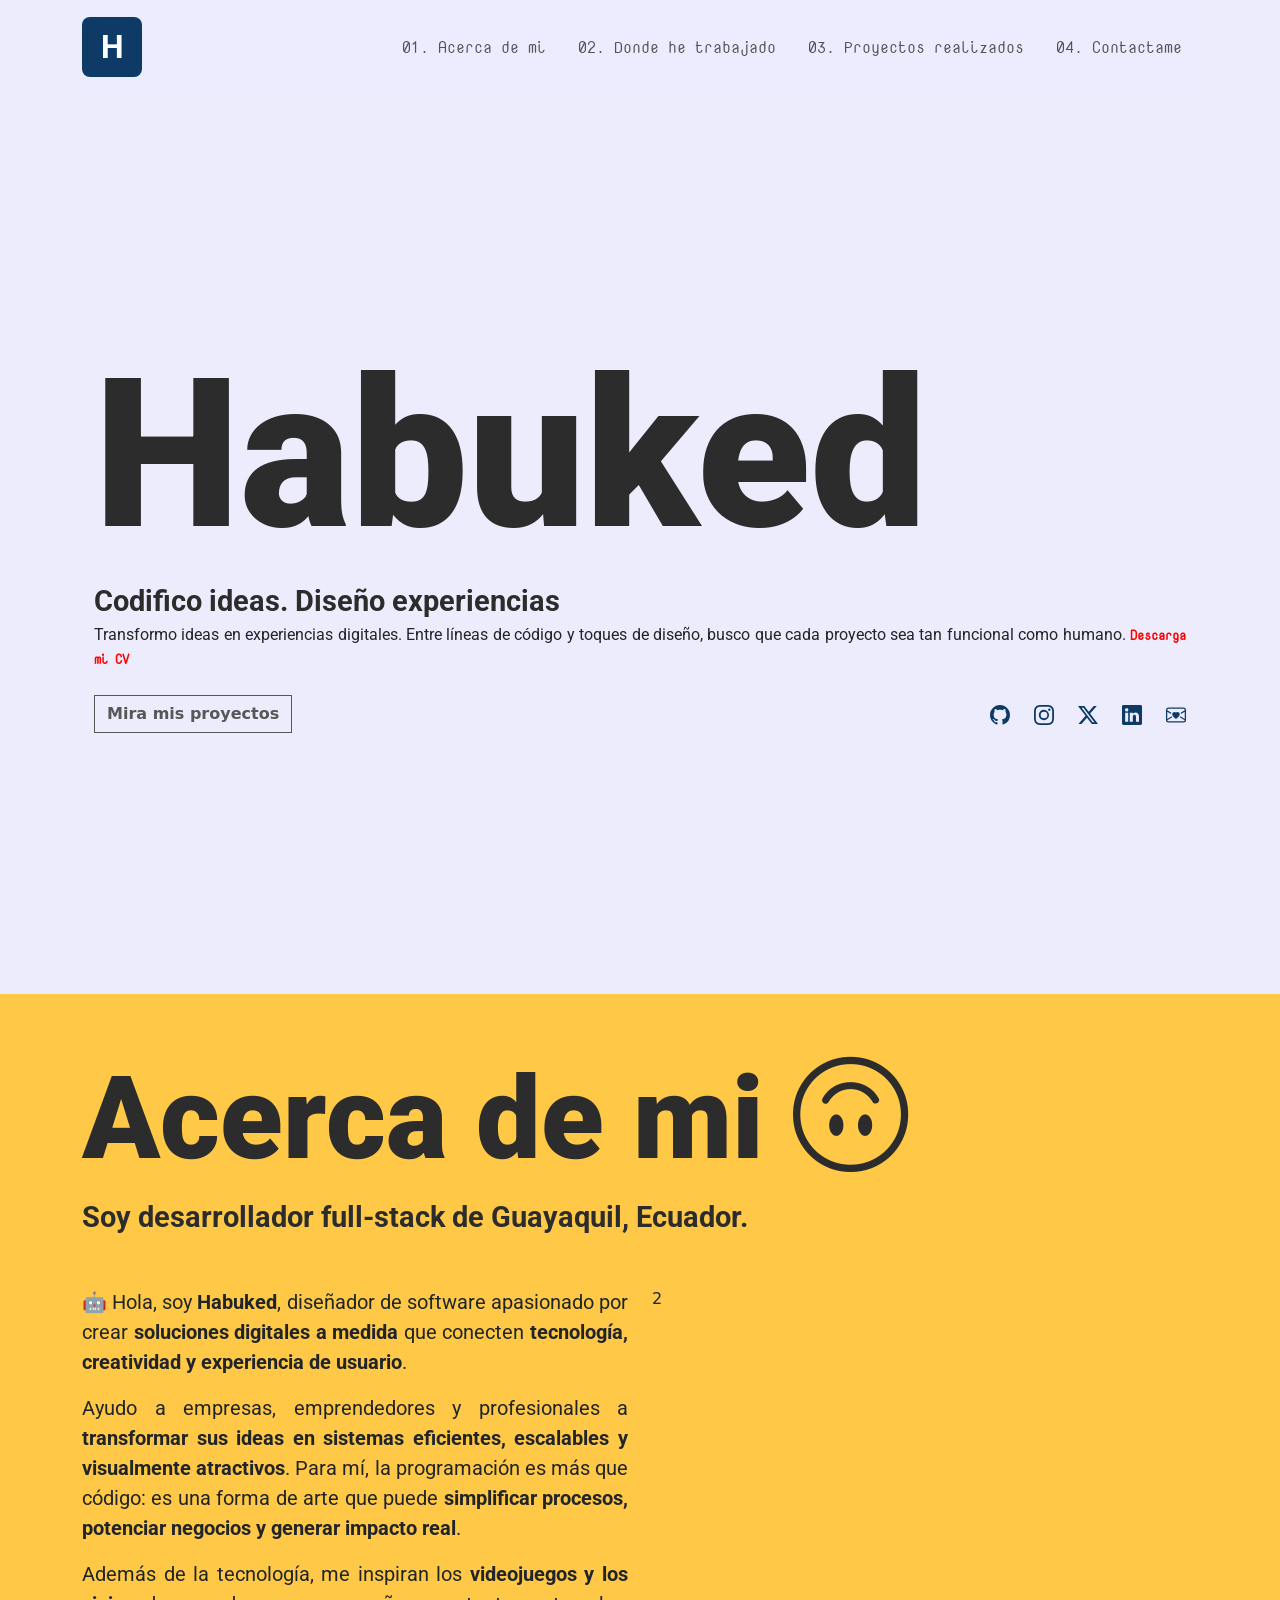
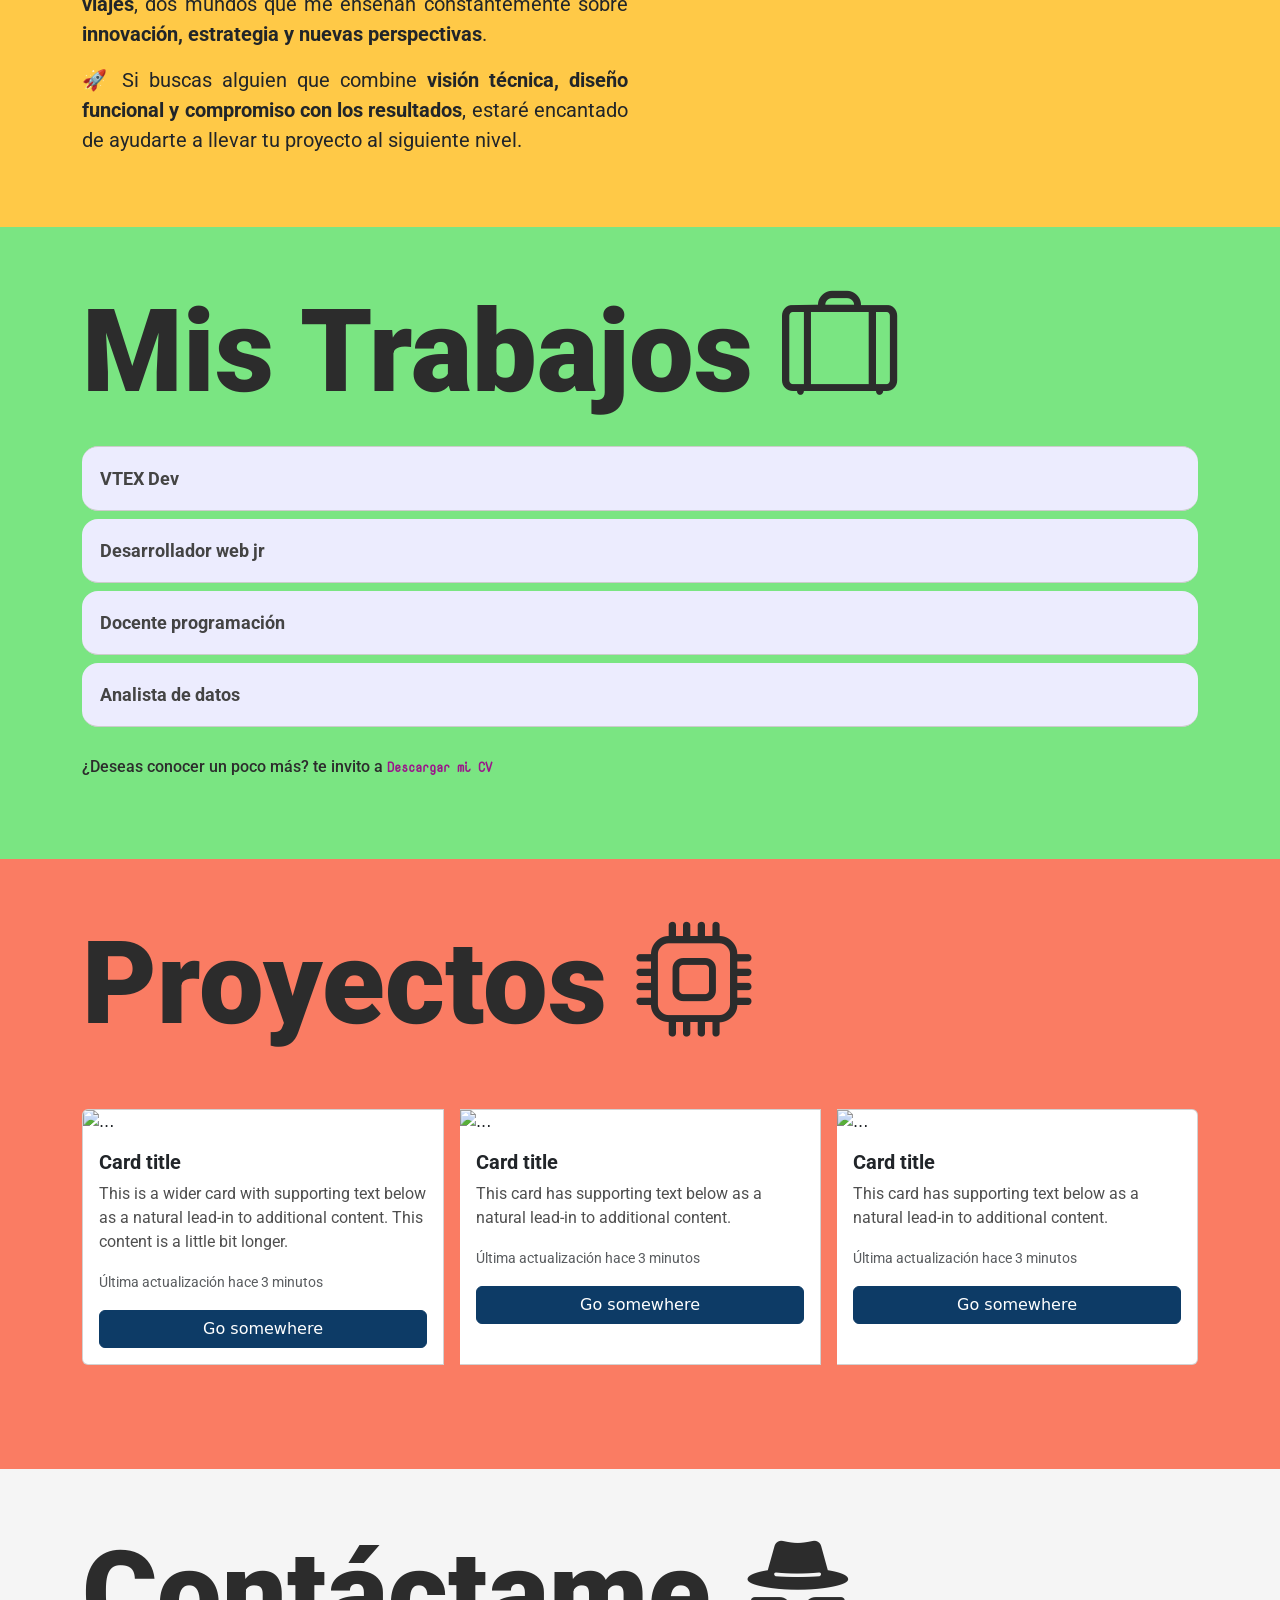
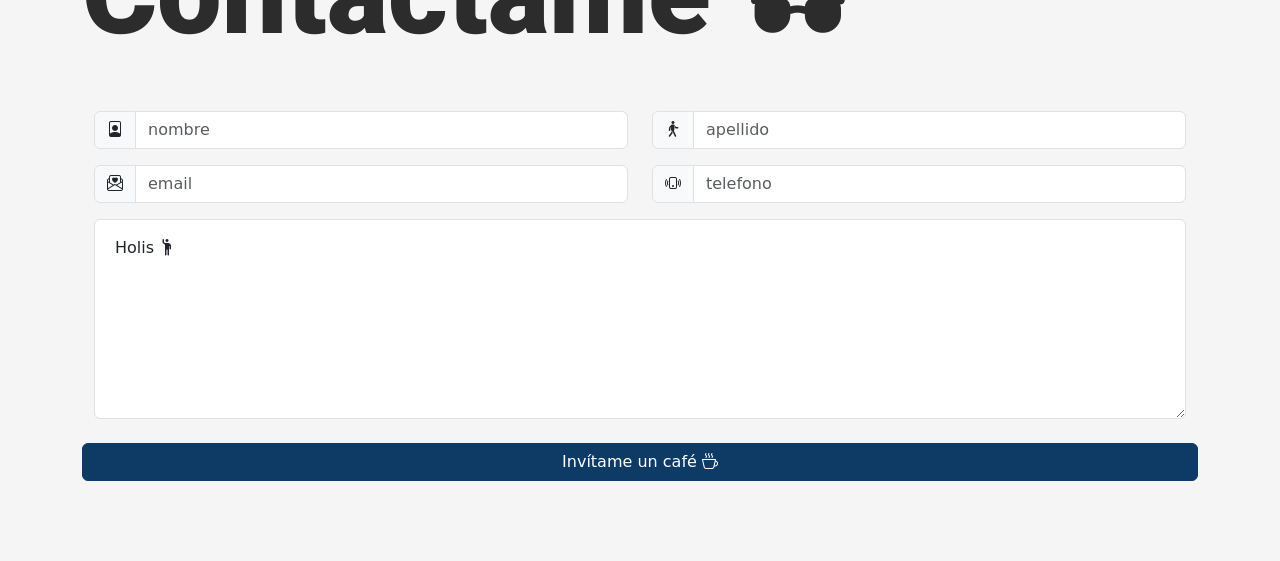
==== commit c147b3b6: "Nuevo commit" ====
--- a/habuked/index.html
+++ b/habuked/index.html
@@ -9,6 +9,7 @@
 <link href="css/reset.css" rel="stylesheet" crossorigin="anonymous">
 <link href="css/estilos.css" rel="stylesheet" crossorigin="anonymous">
 <link href="css/acordeon.css" rel="stylesheet" crossorigin="anonymous">
+<link href="css/form.css" rel="stylesheet" crossorigin="anonymous">
 
 
 <!-- BOOTSTRAP 5.3.8 CSS -->
@@ -108,7 +109,7 @@
 
     <!-- ACERCA DE MI -->
     <section class="container-fluid py-5 bg-aboutme"  id="acerca-de-mi">
-        <div class="container py-5">
+        <div class="container py-2">
             <h1 class="ken">Acerca de mi <span><i class="ken bi bi-emoji-smile-upside-down"></i></span></h1>
             <p class="mb-5 subhado">Soy desarrollador full-stack de Guayaquil, Ecuador.</p>
             
@@ -137,7 +138,7 @@
 
     <!-- MIS TRABAJOS -->
     <section class="container-fluid py-5 bg-mywork" id="mywork">
-        <div class="container py-5">
+        <div class="container py-2">
             <h1 class="ken">Mis Trabajos <span><i class="ken bi bi-suitcase-lg"></i></span></h1>
             
             <div class="acordeon">
@@ -198,7 +199,7 @@
 
     <!-- MIS PROYECTOS -->
     <section class="container-fluid py-5 bg-proyectos" id="proyectos">
-        <div class="container py-5">
+        <div class="container py-2">
             <h1 class="ken">Proyectos <span><i class="ken bi bi-cpu"></i></span></h1>
             
             <div class="py-5 card-group gap-3">
@@ -238,37 +239,55 @@
 
     <!-- CONTACTAME -->
     <section class="container-fluid py-5 bg-contactame" id="contactame">
-        <div class="container py-5">
+        <div class="container py-2">
             <h1 class="ken">Contáctame <span><i class="ken i bi-incognito"></i></span></h1>
-            
-            <div class="container mx-auto px-5 py-5">
-                <form>
+         
+            <div class="container mt-5">
+               <form action="">
                     <div class="row">
-                        <div class="col-md-6 pb-2 py-md-3">
-                            <input type="text" class="form-control" placeholder="Nombre: Ken">
+                        <div class="col-md-6">
+                            <div class="input-group mb-3">
+                                <span class="input-group-text" id="basic-addon1"><i class="bi bi-file-person"></i></span>
+                                <input type="text" class="form-control" placeholder="nombre" aria-label="nombre" aria-describedby="basic-addon1">
+                            </div>
                         </div>
-                        <div class="col-md-6 py-md-3">
-                            <input type="text" class="form-control" placeholder="Apellido: Masters">
+                        <div class="col-md-6">
+                            <div class="input-group mb-3">
+                                <span class="input-group-text" id="basic-addon1"><i class="bi bi-person-walking"></i></span>
+                                <input type="text" class="form-control" placeholder="apellido" aria-label="apellido" aria-describedby="basic-addon1">
+                            </div>
                         </div>
-                        <div class="my-3 my-md-0 mb-md-3">
-                           <textarea 
-                           class="form-control text-align-left" 
-                           id="exampleFormControlTextarea1" 
-                           rows="5"
-                           placeholder="Mensaje: Hola, me gustaría contactarte para..."
-                           ></textarea>
+                    </div>
+                    <div class="row">
+                            <div class="col-md-6">
+                                <div class="input-group mb-3">
+                                    <span class="input-group-text" id="basic-addon1"><i class="bi bi-envelope-paper-heart"></i></span>
+                                    <input type="email" class="form-control" placeholder="email" aria-label="email" aria-describedby="basic-addon1">
+                                </div>
+                            </div>
+                            <div class="col-md-6">
+                                <div class="input-group mb-3">
+                                    <span class="input-group-text" id="basic-addon1"><i class="bi bi-phone-vibrate"></i></span>
+                                    <input type="tel" class="form-control" placeholder="telefono" aria-label="telefono" aria-describedby="basic-addon1">
+                                </div>
+                            </div>
+                    </div>
+                    <div class="row">
+                        <div class="form-floating">
+                            <textarea class="form-control" placeholder="Leave a comment here" id="floatingTextarea2" style="height: 200px"></textarea>
+                            <label for="floatingTextarea2">Holis <i class="bi bi-person-raised-hand"></i></label>
                         </div>
                     </div>
-                    <div class="d-flex justify-content-center">
-                        <button type="submit" class="btn w-100 btn-primary rounded-0">Enviar mensaje</button>
-                    </div>
-                </form>
-            </div>
+                    <div class="row py-4">
+                        <a href="#" class="btn btn-primary">Invítame un café <i class="bi bi-cup-hot"></i></a>
+                    </div>
+                    
+               </form>
+            </div>
+
         </div>
     </section>
   
-  
-
 <script src="https://cdn.jsdelivr.net/npm/bootstrap@5.3.8/dist/js/bootstrap.bundle.min.js" crossorigin="anonymous"></script>
 <script src="scripts/acordeon.js"></script>
 </body>
--- a/habuked/css/estilos.css
+++ b/habuked/css/estilos.css
@@ -137,7 +137,8 @@
 .ken{
     font-family: 'Roboto', sans-serif;
     
-    font-size: clamp(3rem, 7vw + 1rem, 7rem);
+    /*font-size: clamp(2rem, 7vw + 1rem, 7rem);*/
+    font-size: 9vw;
     font-weight: 900;
     color:#2C2C2C;
  }
@@ -148,6 +149,16 @@
     font-weight: 700;
     color:#2C2C2C;
     margin-bottom: 1rem;
+}
+.modal-title
+{
+   font-family: 'Roboto', sans-serif;
+   font-weight: 900;
+   color:#2C2C2C;
+}
+.modal-body
+{
+  font-family: 'Roboto', sans-serif;
 }
 
 .conocer-un-poco-mas
@@ -222,4 +233,9 @@
 {
     background-color: #07509E !important; 
     border-color: #07509E !important;
-}+}
+
+.form-floating label
+{
+    padding: 1rem 2rem !important; 
+}
--- a/habuked/css/form.css
+++ b/habuked/css/form.css
@@ -0,0 +1,36 @@
+@media (min-width: 1024px) {
+    .contact-info__wrapper {
+        border-radius: 0 .625rem .625rem 0;
+        padding: 5rem !important;
+        
+    }
+}
+.contact-info__list span.position-absolute {
+    left: 0
+}
+.z-index-101 {
+    z-index: 101;
+}
+.list-style--none {
+    list-style: none;
+}
+.contact__wrapper {
+    background-color: #fff;
+    border-radius: 0 0 .625rem .625rem;
+    font-family: 'Roboto', sans-serif;
+    font-weight: 900;
+}
+
+@media (min-width: 1024px) {
+    .contact__wrapper {
+        border-radius: .625rem 0 .625rem .625rem
+    }
+}
+@media (min-width: 1024px) {
+    .contact-form__wrapper {
+        padding: 5rem !important
+    }
+}
+.shadow-lg, .shadow-lg--on-hover:hover {
+    box-shadow: 0 1rem 3rem rgba(132,138,163,0.1) !important;
+}
